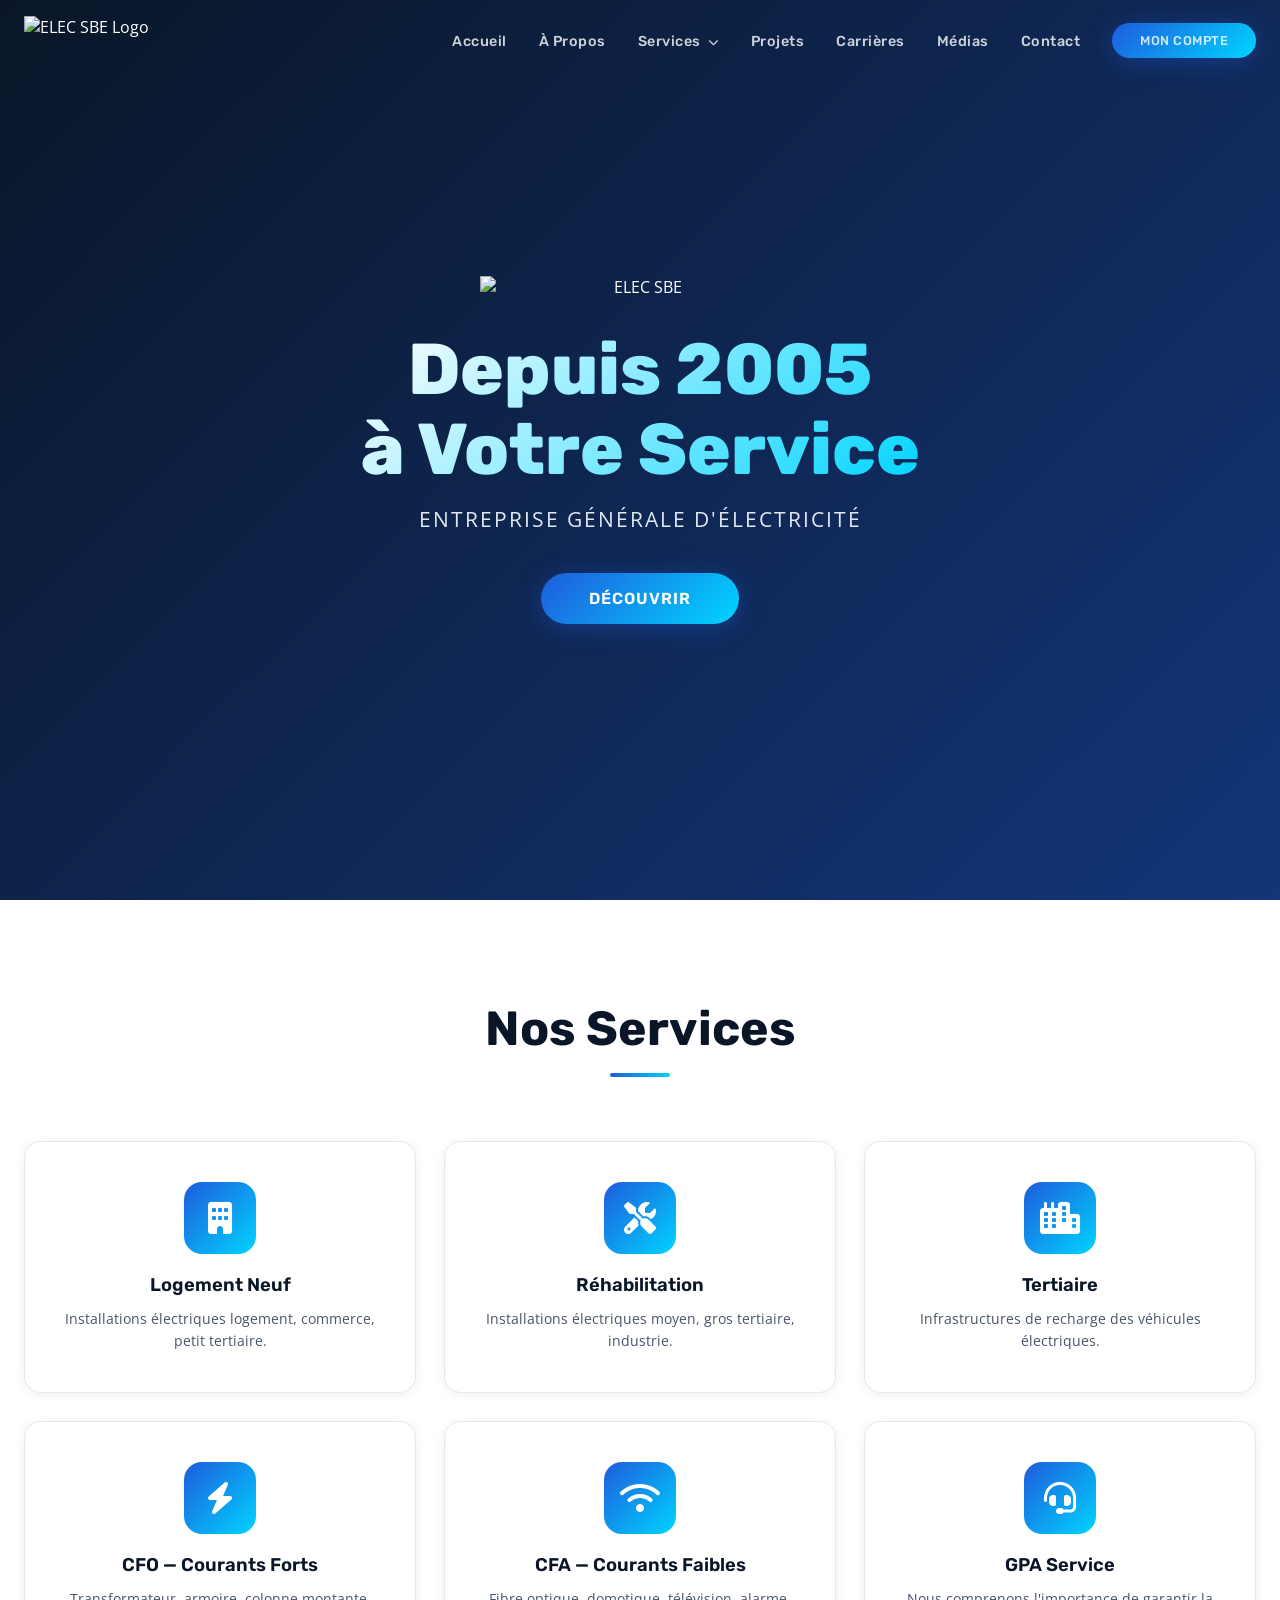
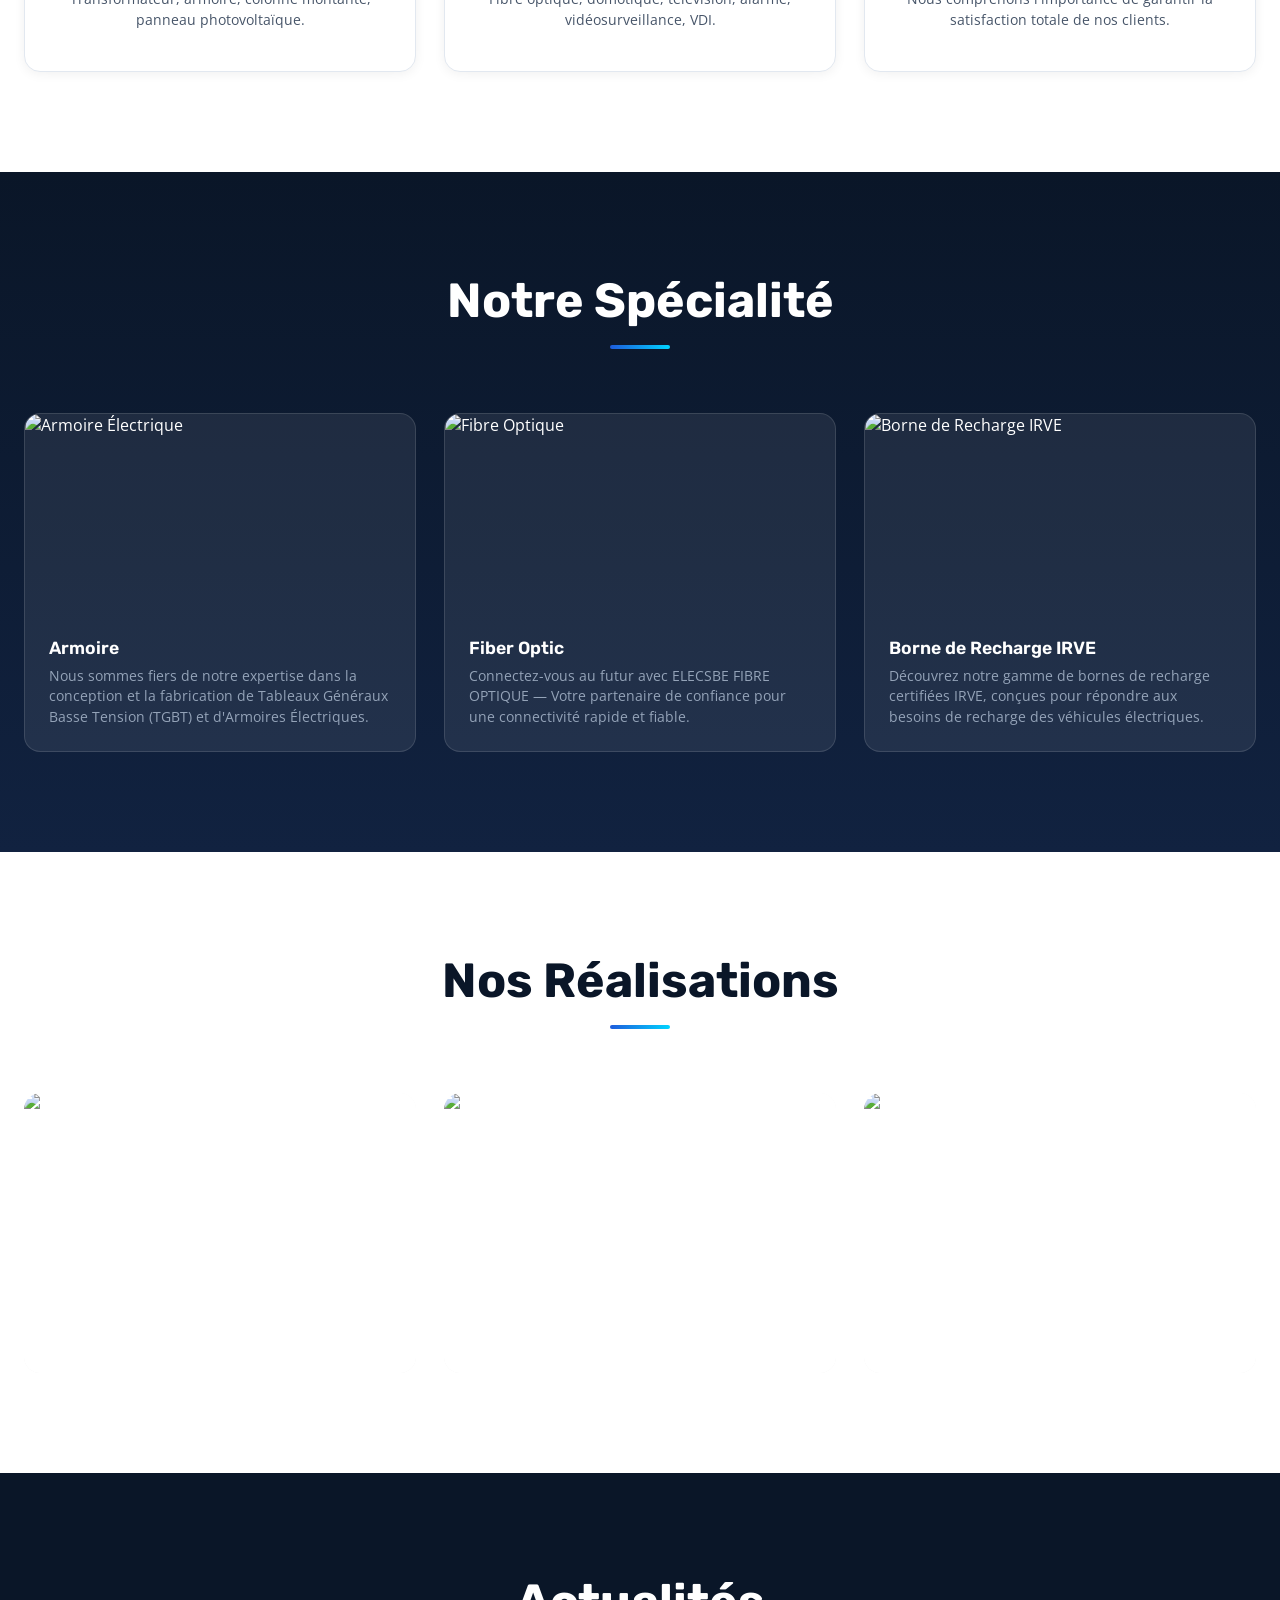
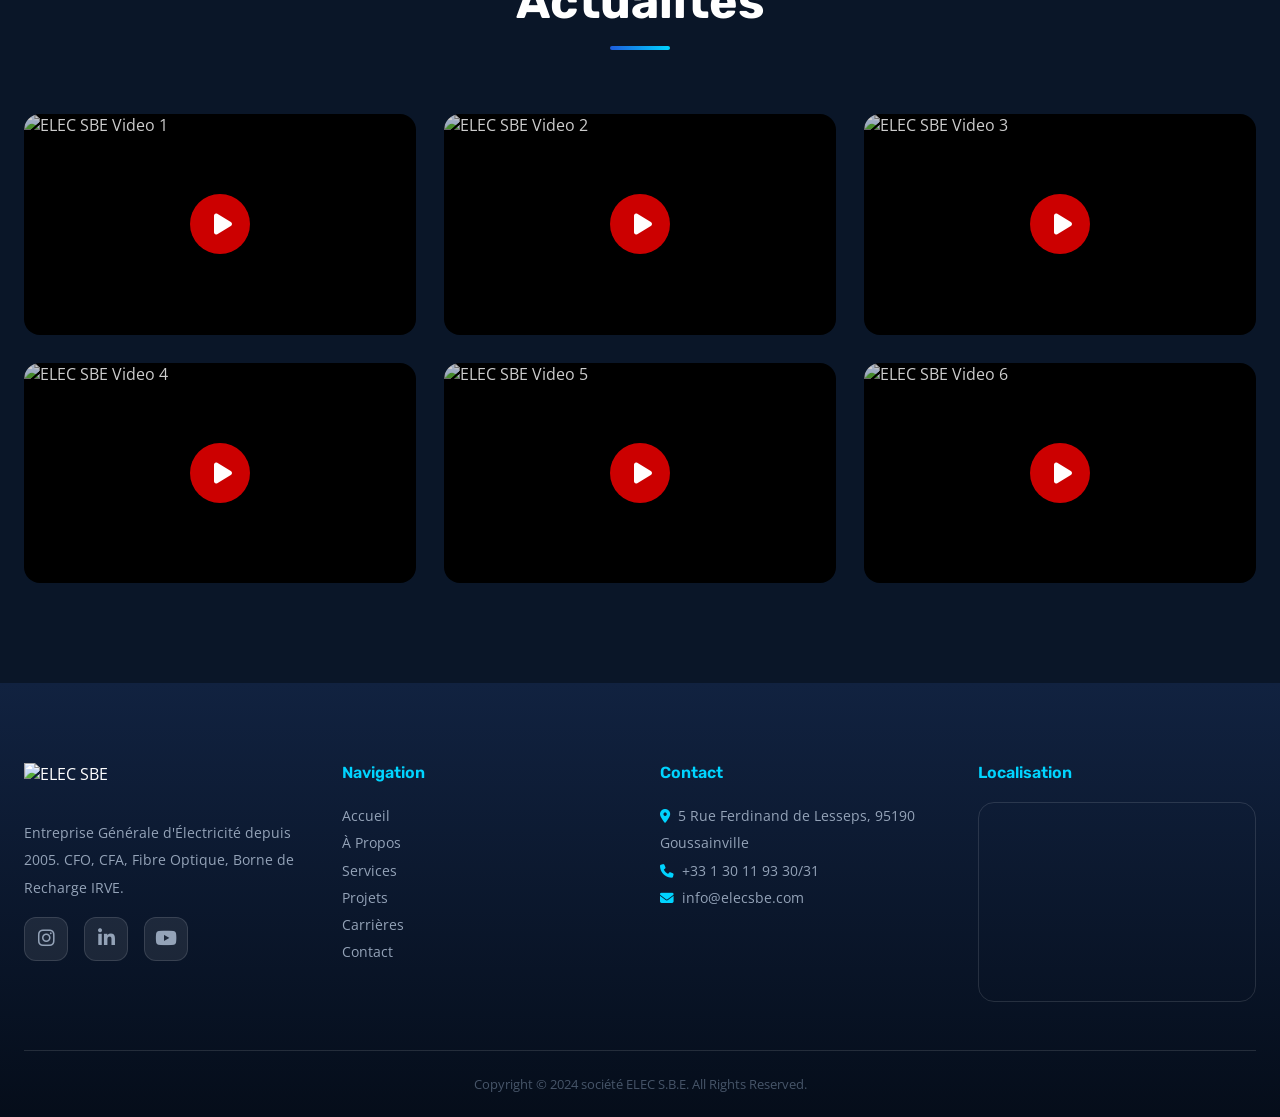
==== index.html @ b2af8d96 "Initial commit for ELEC SBE redesign" ====
<!DOCTYPE html>
<html lang="fr">
<head>
  <meta charset="UTF-8">
  <meta name="viewport" content="width=device-width, initial-scale=1.0, viewport-fit=cover">
  <title>ELEC SBE | Entreprise Générale d'Électricité</title>
  <meta name="description" content="ELEC SBE - Entreprise Générale d'Électricité depuis 2005. CFO, CFA, Fibre Optique, Borne de Recharge IRVE à Goussainville.">
  <link rel="stylesheet" href="style.css">
  <link rel="stylesheet" href="https://cdnjs.cloudflare.com/ajax/libs/font-awesome/6.5.1/css/all.min.css">
</head>
<body>

<!-- ===== NAVBAR ===== -->
<nav class="navbar">
  <div class="container">
    <a href="#" class="logo">
      <img src="https://www.elecsbe.com/FR/img/elec_LogoTopLeft_white.png" alt="ELEC SBE Logo">
    </a>
    <ul class="nav-links">
      <li><a href="index.html">Accueil</a></li>
      <li><a href="about.html">À Propos</a></li>
      <li class="dropdown">
        <a href="#specialty">Services <i class="fas fa-chevron-down" style="font-size:0.65rem;margin-left:4px"></i></a>
        <div class="dropdown-content">
          <a href="#specialty">CFO — Courants Forts</a>
          <a href="#specialty">CFA — Courants Faibles</a>
          <a href="#specialty">GPA Service</a>
          <a href="#specialty">Borne de Recharge IRVE</a>
          <a href="#specialty">Panneau Photovoltaïque</a>
        </div>
      </li>
      <li><a href="#projects">Projets</a></li>
      <li><a href="career.html">Carrières</a></li>
      <li><a href="#videos">Médias</a></li>
      <li><a href="contact.html">Contact</a></li>
      <li><a href="https://www.elecsbe.com/FrontServer/Default.aspx" class="btn-primary" style="padding:10px 28px;font-size:0.8rem">Mon Compte</a></li>
    </ul>
    <div class="hamburger" aria-label="Menu">
      <span></span><span></span><span></span>
    </div>
  </div>
</nav>

<!-- ===== MOBILE SIDEBAR ===== -->
<div class="mobile-menu-overlay"></div>
<div class="mobile-sidebar">
  <button class="close-btn">&times;</button>
  <ul>
    <li><a href="index.html">Accueil</a></li>
    <li><a href="about.html">À Propos</a></li>
    <li><a href="#specialty">CFO — Courants Forts</a></li>
    <li><a href="#specialty">CFA — Courants Faibles</a></li>
    <li><a href="#specialty">GPA Service</a></li>
    <li><a href="#projects">Projets</a></li>
    <li><a href="#videos">Vidéos</a></li>
    <li><a href="contact.html">Contact</a></li>
    <li><a href="career.html">Ressources Humaines</a></li>
    <li><a href="https://www.elecsbe.com/FrontServer/Default.aspx">Mon Compte</a></li>
    <li><a href="https://webmail.emailsrvr.com">Email</a></li>
  </ul>
</div>

<!-- ===== HERO ===== -->
<section class="hero">
  <video class="hero-video" autoplay muted loop playsinline>
    <source src="https://www.elecsbe.com/FR/img/Index.mp4" type="video/mp4">
  </video>
  <div class="hero-overlay"></div>
  <div class="hero-content">
    <img src="https://www.elecsbe.com/FR/img/elec_white_back.png" alt="ELEC SBE" class="hero-logo">
    <h1>Depuis 2005<br>à Votre Service</h1>
    <p>Entreprise Générale d'Électricité</p>
    <a href="#services" class="btn-primary">Découvrir</a>
  </div>
</section>

<!-- ===== SERVICES ===== -->
<section class="services-section" id="services">
  <div class="container">
    <div class="section-title light animate-on-scroll">
      <h2>Nos Services</h2>
      <div class="accent-line"></div>
    </div>
    <div class="services-grid">
      <div class="service-card animate-on-scroll">
        <div class="icon"><i class="fas fa-building"></i></div>
        <h3>Logement Neuf</h3>
        <p>Installations électriques logement, commerce, petit tertiaire.</p>
      </div>
      <div class="service-card animate-on-scroll">
        <div class="icon"><i class="fas fa-tools"></i></div>
        <h3>Réhabilitation</h3>
        <p>Installations électriques moyen, gros tertiaire, industrie.</p>
      </div>
      <div class="service-card animate-on-scroll">
        <div class="icon"><i class="fas fa-city"></i></div>
        <h3>Tertiaire</h3>
        <p>Infrastructures de recharge des véhicules électriques.</p>
      </div>
      <div class="service-card animate-on-scroll">
        <div class="icon"><i class="fas fa-bolt"></i></div>
        <h3>CFO — Courants Forts</h3>
        <p>Transformateur, armoire, colonne montante, panneau photovoltaïque.</p>
      </div>
      <div class="service-card animate-on-scroll">
        <div class="icon"><i class="fas fa-wifi"></i></div>
        <h3>CFA — Courants Faibles</h3>
        <p>Fibre optique, domotique, télévision, alarme, vidéosurveillance, VDI.</p>
      </div>
      <div class="service-card animate-on-scroll">
        <div class="icon"><i class="fas fa-headset"></i></div>
        <h3>GPA Service</h3>
        <p>Nous comprenons l'importance de garantir la satisfaction totale de nos clients.</p>
      </div>
    </div>
  </div>
</section>

<!-- ===== SPECIALTY ===== -->
<section class="specialty-section" id="specialty">
  <div class="container">
    <div class="section-title animate-on-scroll">
      <h2>Notre Spécialité</h2>
      <div class="accent-line"></div>
    </div>
    <div class="specialty-grid">
      <div class="specialty-card animate-on-scroll">
        <div class="card-img-wrapper">
          <img class="card-img" src="https://www.elecsbe.com/FR/img/Service/coffret-big.png" alt="Armoire Électrique">
        </div>
        <div class="card-body">
          <h3>Armoire</h3>
          <p>Nous sommes fiers de notre expertise dans la conception et la fabrication de Tableaux Généraux Basse Tension (TGBT) et d'Armoires Électriques.</p>
        </div>
      </div>
      <div class="specialty-card animate-on-scroll">
        <div class="card-img-wrapper">
          <img class="card-img" src="https://www.elecsbe.com/FR/img/Service/fibre-big.png" alt="Fibre Optique">
        </div>
        <div class="card-body">
          <h3>Fiber Optic</h3>
          <p>Connectez-vous au futur avec ELECSBE FIBRE OPTIQUE — Votre partenaire de confiance pour une connectivité rapide et fiable.</p>
        </div>
      </div>
      <div class="specialty-card animate-on-scroll">
        <div class="card-img-wrapper">
          <img class="card-img" src="https://www.elecsbe.com/FR/img/Service/BorneRecharge/IndexBorneRechargeLarge.jpg" alt="Borne de Recharge IRVE">
        </div>
        <div class="card-body">
          <h3>Borne de Recharge IRVE</h3>
          <p>Découvrez notre gamme de bornes de recharge certifiées IRVE, conçues pour répondre aux besoins de recharge des véhicules électriques.</p>
        </div>
      </div>
    </div>
  </div>
</section>

<!-- ===== PROJECTS ===== -->
<section class="projects-section" id="projects">
  <div class="container">
    <div class="section-title light animate-on-scroll">
      <h2>Nos Réalisations</h2>
      <div class="accent-line"></div>
    </div>
    <div class="projects-grid">
      <div class="project-card animate-on-scroll">
        <div class="card-img-wrapper">
          <img src="https://api.elecsbe.com/ChantierFolder/cachan-logements-header.jpg" alt="Projet Cachan">
        </div>
        <div class="overlay"><h3>Logement Neuf — Cachan</h3></div>
      </div>
      <div class="project-card animate-on-scroll">
        <div class="card-img-wrapper">
          <img src="https://api.elecsbe.com/ChantierFolder/coffim-jardin-programme-immobilier-line-bagnolet.jpg" alt="Projet Bagnolet">
        </div>
        <div class="overlay"><h3>Réhabilitation — Bagnolet</h3></div>
      </div>
      <div class="project-card animate-on-scroll">
        <div class="card-img-wrapper">
          <img src="https://api.elecsbe.com/ChantierFolder/OFF_REF_PROD74060_DESCRO1.webp" alt="Projet Tertiaire">
        </div>
        <div class="overlay"><h3>Tertiaire — Île-de-France</h3></div>
      </div>
    </div>
  </div>
</section>

<!-- ===== YOUTUBE ===== -->
<section class="youtube-section" id="videos">
  <div class="container">
    <div class="section-title animate-on-scroll">
      <h2>Actualités</h2>
      <div class="accent-line"></div>
    </div>
    <style>
      .youtube-thumbnail-link {
        display: block;
        position: relative;
        text-decoration: none;
        overflow: hidden;
        border-radius: 10px;
        aspect-ratio: 16 / 9;
        background: #000;
      }
      .youtube-thumbnail-link img {
        width: 100%;
        height: 100%;
        object-fit: cover;
        opacity: 0.8;
        transition: opacity 0.3s ease, transform 0.3s ease;
      }
      .youtube-thumbnail-link:hover img {
        opacity: 1;
        transform: scale(1.05);
      }
      .youtube-play-btn {
        position: absolute;
        top: 50%;
        left: 50%;
        transform: translate(-50%, -50%);
        width: 60px;
        height: 60px;
        background-color: rgba(255, 0, 0, 0.8);
        border-radius: 50%;
        display: flex;
        justify-content: center;
        align-items: center;
        color: white;
        font-size: 24px;
        padding-left: 5px; /* Offset to center triangle */
        box-shadow: 0 4px 15px rgba(0,0,0,0.3);
        transition: background-color 0.3s ease, transform 0.3s ease;
      }
      .youtube-thumbnail-link:hover .youtube-play-btn {
        background-color: #ff0000;
        transform: translate(-50%, -50%) scale(1.1);
      }
    </style>
    <div class="youtube-grid">
      <div class="youtube-card animate-on-scroll">
        <a href="https://www.youtube.com/watch?v=3UNKNJdHElk" target="_blank" class="youtube-thumbnail-link">
          <img src="https://img.youtube.com/vi/3UNKNJdHElk/hqdefault.jpg" alt="ELEC SBE Video 1">
          <div class="youtube-play-btn"><i class="fas fa-play"></i></div>
        </a>
      </div>
      <div class="youtube-card animate-on-scroll">
        <a href="https://www.youtube.com/watch?v=Qcxiq9PizpA" target="_blank" class="youtube-thumbnail-link">
          <img src="https://img.youtube.com/vi/Qcxiq9PizpA/hqdefault.jpg" alt="ELEC SBE Video 2">
          <div class="youtube-play-btn"><i class="fas fa-play"></i></div>
        </a>
      </div>
      <div class="youtube-card animate-on-scroll">
        <a href="https://www.youtube.com/watch?v=O5lg7hY0JGE" target="_blank" class="youtube-thumbnail-link">
          <img src="https://img.youtube.com/vi/O5lg7hY0JGE/hqdefault.jpg" alt="ELEC SBE Video 3">
          <div class="youtube-play-btn"><i class="fas fa-play"></i></div>
        </a>
      </div>
      <div class="youtube-card animate-on-scroll">
        <a href="https://www.youtube.com/watch?v=0MLxHwRRIpQ" target="_blank" class="youtube-thumbnail-link">
          <img src="https://img.youtube.com/vi/0MLxHwRRIpQ/hqdefault.jpg" alt="ELEC SBE Video 4">
          <div class="youtube-play-btn"><i class="fas fa-play"></i></div>
        </a>
      </div>
      <div class="youtube-card animate-on-scroll">
        <a href="https://www.youtube.com/watch?v=rUqIIyzNaNo" target="_blank" class="youtube-thumbnail-link">
          <img src="https://img.youtube.com/vi/rUqIIyzNaNo/hqdefault.jpg" alt="ELEC SBE Video 5">
          <div class="youtube-play-btn"><i class="fas fa-play"></i></div>
        </a>
      </div>
      <div class="youtube-card animate-on-scroll">
        <a href="https://www.youtube.com/watch?v=qGOxJxrr9es" target="_blank" class="youtube-thumbnail-link">
          <img src="https://img.youtube.com/vi/qGOxJxrr9es/hqdefault.jpg" alt="ELEC SBE Video 6">
          <div class="youtube-play-btn"><i class="fas fa-play"></i></div>
        </a>
      </div>
    </div>
  </div>
</section>

<!-- ===== FOOTER ===== -->
<footer class="footer" id="contact">
  <div class="container">
    <div class="footer-grid">
      <div class="footer-col">
        <img src="https://www.elecsbe.com/FR/img/elec_LogoTopLeft_white.png" alt="ELEC SBE" style="height:40px;margin-bottom:16px">
        <p>Entreprise Générale d'Électricité depuis 2005. CFO, CFA, Fibre Optique, Borne de Recharge IRVE.</p>
        <div class="footer-social">
          <a href="https://www.instagram.com/elec_sbe/?hl=en" target="_blank"><i class="fab fa-instagram"></i></a>
          <a href="https://fr.linkedin.com/company/elec-sbe" target="_blank"><i class="fab fa-linkedin-in"></i></a>
          <a href="https://www.youtube.com/@ELECSBE-Media" target="_blank"><i class="fab fa-youtube"></i></a>
        </div>
      </div>
      <div class="footer-col">
        <h4>Navigation</h4>
        <a href="index.html">Accueil</a>
        <a href="about.html">À Propos</a>
        <a href="#specialty">Services</a>
        <a href="#projects">Projets</a>
        <a href="career.html">Carrières</a>
        <a href="contact.html">Contact</a>
      </div>
      <div class="footer-col">
        <h4>Contact</h4>
        <p><i class="fas fa-map-marker-alt" style="margin-right:8px;color:var(--electric)"></i>5 Rue Ferdinand de Lesseps, 95190 Goussainville</p>
        <p><i class="fas fa-phone" style="margin-right:8px;color:var(--electric)"></i>+33 1 30 11 93 30/31</p>
        <p><i class="fas fa-envelope" style="margin-right:8px;color:var(--electric)"></i>info@elecsbe.com</p>
      </div>
      <div class="footer-col">
        <h4>Localisation</h4>
        <div class="map-container">
          <iframe src="https://www.google.com/maps/embed?pb=!1m18!1m12!1m3!1d2616.6!2d2.4714!3d49.0289!2m3!1f0!2f0!3f0!3m2!1i1024!2i768!4f13.1!3m3!1m2!1s0x47e63e5a5f5b5b5b%3A0x5b5b5b5b5b5b5b5b!2s5%20Rue%20Ferdinand%20de%20Lesseps%2C%2095190%20Goussainville!5e0!3m2!1sfr!2sfr!4v1" allowfullscreen loading="lazy"></iframe>
        </div>
      </div>
    </div>
    <div class="footer-bottom">
      <p>Copyright &copy; 2024 société ELEC S.B.E. All Rights Reserved.</p>
    </div>
  </div>
</footer>

<!-- ===== MOBILE BOTTOM NAV ===== -->
<nav class="mobile-bottom-nav">
  <ul>
    <li><a href="#" class="active"><span class="nav-icon"><i class="fas fa-home"></i></span>Accueil</a></li>
    <li><a href="#services"><span class="nav-icon"><i class="fas fa-bolt"></i></span>Services</a></li>
    <li><a href="#projects"><span class="nav-icon"><i class="fas fa-building"></i></span>Projets</a></li>
    <li><a href="#videos"><span class="nav-icon"><i class="fas fa-play"></i></span>Médias</a></li>
    <li><a href="#contact"><span class="nav-icon"><i class="fas fa-phone"></i></span>Contact</a></li>
  </ul>
</nav>

<script src="main.js"></script>
</body>
</html>
---- style.css ----
@import url('https://fonts.googleapis.com/css2?family=Rubik:wght@400;500;600;700;800;900&family=Open+Sans:wght@300;400;600;700&display=swap');

:root {
  --navy: #0a1628;
  --navy-light: #112240;
  --blue: #1e5cdc;
  --blue-glow: #3b82f6;
  --electric: #00d4ff;
  --white: #ffffff;
  --gray-100: #f1f5f9;
  --gray-200: #e2e8f0;
  --gray-400: #94a3b8;
  --gray-600: #475569;
  --glass: rgba(255,255,255,0.08);
  --glass-border: rgba(255,255,255,0.12);
  --glass-strong: rgba(10,22,40,0.85);
  --shadow: 0 8px 32px rgba(0,0,0,0.3);
  --shadow-card: 0 4px 24px rgba(30,92,220,0.15);
  --radius: 16px;
  --radius-sm: 10px;
  --transition: all 0.4s cubic-bezier(0.25, 0.46, 0.45, 0.94);
}

*, *::before, *::after { margin:0; padding:0; box-sizing:border-box; }

html { scroll-behavior: smooth; font-size: 16px; }

body {
  font-family: 'Open Sans', sans-serif;
  background: var(--navy);
  color: var(--white);
  overflow-x: hidden;
  -webkit-font-smoothing: antialiased;
}

h1,h2,h3,h4,h5,h6 { font-family: 'Rubik', sans-serif; }

a { text-decoration: none; color: inherit; transition: var(--transition); }
img { max-width: 100%; display: block; }

.container { max-width: 1280px; margin: 0 auto; padding: 0 24px; }

/* ============ DESKTOP NAVBAR ============ */
.navbar {
  position: fixed; top: 0; left: 0; width: 100%; z-index: 1000;
  padding: 16px 0;
  background: transparent;
  transition: var(--transition);
}
.navbar.scrolled {
  background: var(--glass-strong);
  backdrop-filter: blur(20px); -webkit-backdrop-filter: blur(20px);
  border-bottom: 1px solid var(--glass-border);
  padding: 10px 0;
}
.navbar .container {
  display: flex; align-items: center; justify-content: space-between;
}
.navbar .logo img { height: 48px; }
.nav-links { display: flex; gap: 32px; align-items: center; list-style: none; }
.nav-links a {
  font-family: 'Rubik', sans-serif; font-size: 0.9rem; font-weight: 500;
  color: rgba(255,255,255,0.8); letter-spacing: 0.5px; position: relative;
}
.nav-links a::after {
  content: ''; position: absolute; bottom: -4px; left: 0; width: 0;
  height: 2px; background: var(--electric); transition: var(--transition);
}
.nav-links a:hover { color: var(--white); }
.nav-links a:hover::after { width: 100%; }

/* dropdown */
.dropdown { position: relative; }
.dropdown-content {
  position: absolute; top: 100%; left: -10px; min-width: 220px;
  background: var(--glass-strong); backdrop-filter: blur(20px);
  border: 1px solid var(--glass-border); border-radius: var(--radius-sm);
  padding: 12px 0; opacity: 0; visibility: hidden;
  transform: translateY(10px); transition: var(--transition);
}
.dropdown:hover .dropdown-content { opacity:1; visibility:visible; transform:translateY(4px); }
.dropdown-content a {
  display: block; padding: 10px 20px; font-size: 0.85rem;
}
.dropdown-content a:hover { background: var(--glass); color: var(--electric); }
.dropdown-content a::after { display: none; }

.hamburger { display: none; cursor: pointer; flex-direction: column; gap: 5px; }
.hamburger span { width: 28px; height: 2px; background: var(--white); transition: var(--transition); border-radius:2px; }

/* ============ HERO ============ */
.hero {
  position: relative; width: 100%; min-height: 100vh; display: flex;
  align-items: center; justify-content: center; overflow: hidden;
}
.hero-video {
  position: absolute; top:50%; left:50%; min-width:100%; min-height:100%;
  transform: translate(-50%,-50%); object-fit: cover; z-index: 0;
}
.hero-overlay {
  position: absolute; inset: 0; z-index: 1;
  background: linear-gradient(135deg, rgba(10,22,40,0.88) 0%, rgba(30,92,220,0.45) 100%);
}
.hero-content {
  position: relative; z-index: 2; text-align: center; padding: 0 24px;
  animation: fadeInUp 1.2s ease-out;
}
.hero-logo { width: 320px; max-width: 80vw; margin: 0 auto 32px; }
.hero h1 {
  font-size: clamp(2.5rem, 6vw, 4.5rem); font-weight: 800;
  line-height: 1.1; margin-bottom: 16px;
  background: linear-gradient(135deg, var(--white) 0%, var(--electric) 100%);
  -webkit-background-clip: text; -webkit-text-fill-color: transparent;
  background-clip: text;
}
.hero p {
  font-size: clamp(1rem, 2vw, 1.3rem); color: var(--gray-200);
  margin-bottom: 40px; letter-spacing: 2px; text-transform: uppercase;
}
.btn-primary {
  display: inline-block; padding: 16px 48px; font-family: 'Rubik', sans-serif;
  font-size: 1rem; font-weight: 600; color: var(--white);
  background: linear-gradient(135deg, var(--blue) 0%, var(--electric) 100%);
  border: none; border-radius: 50px; cursor: pointer;
  box-shadow: 0 4px 24px rgba(30,92,220,0.4);
  transition: var(--transition); text-transform: uppercase; letter-spacing: 1px;
}
.btn-primary:hover {
  transform: translateY(-3px); box-shadow: 0 8px 32px rgba(0,212,255,0.4);
}

/* ============ SECTIONS ============ */
section { padding: 100px 0; position: relative; }
.section-title {
  text-align: center; margin-bottom: 64px;
}
.section-title h2 {
  font-size: clamp(2rem, 4vw, 3rem); font-weight: 700; margin-bottom: 16px;
}
.section-title.dark h2 { color: var(--white); }
.section-title.light h2 { color: var(--navy); }
.section-title .accent-line {
  width: 60px; height: 4px; background: linear-gradient(90deg, var(--blue), var(--electric));
  margin: 0 auto; border-radius: 2px;
}

/* services */
.services-section { background: var(--white); }
.services-grid {
  display: grid; grid-template-columns: repeat(3, 1fr); gap: 28px;
}
.service-card {
  background: var(--white); border: 1px solid var(--gray-200);
  border-radius: var(--radius); padding: 40px 28px; text-align: center;
  transition: var(--transition); position: relative; overflow: hidden;
  box-shadow: 0 2px 12px rgba(0,0,0,0.06);
}
.service-card::before {
  content: ''; position: absolute; top: 0; left: 0; width: 100%; height: 3px;
  background: linear-gradient(90deg, var(--blue), var(--electric));
  transform: scaleX(0); transition: var(--transition); transform-origin: left;
}
.service-card:hover { transform: translateY(-8px); background: var(--white);
  box-shadow: 0 8px 32px rgba(30,92,220,0.18); }
.service-card:hover::before { transform: scaleX(1); }
.service-card .icon {
  width: 72px; height: 72px; margin: 0 auto 20px;
  background: linear-gradient(135deg, var(--blue), var(--electric));
  border-radius: 18px; display: flex; align-items: center; justify-content: center;
  font-size: 2rem; color: var(--white);
}
.service-card .icon img { width: 48px; height: 48px; object-fit: contain; }
.service-card h3 { font-size: 1.15rem; font-weight: 600; margin-bottom: 12px; color: var(--navy); }
.service-card p { font-size: 0.85rem; color: var(--gray-600); line-height: 1.6; }

/* specialty cards with images */
.specialty-section { background: linear-gradient(180deg, var(--navy) 0%, var(--navy-light) 100%); }
.specialty-grid {
  display: grid; grid-template-columns: repeat(3, 1fr); gap: 28px;
}
.specialty-card {
  border-radius: var(--radius); overflow: hidden;
  background: var(--glass); border: 1px solid var(--glass-border);
  transition: var(--transition); cursor: pointer;
}
.specialty-card:hover { transform: translateY(-6px) scale(1.02); box-shadow: var(--shadow); }
.specialty-card .card-img {
  width: 100%; height: 200px; object-fit: cover;
  transition: var(--transition);
}
.specialty-card:hover .card-img { transform: scale(1.08); }
.specialty-card .card-img-wrapper { overflow: hidden; }
.specialty-card .card-body { padding: 24px; }
.specialty-card h3 { font-size: 1.1rem; font-weight: 600; margin-bottom: 8px; }
.specialty-card p { font-size: 0.85rem; color: var(--gray-400); line-height: 1.5; }

/* projects */
.projects-section { background: var(--white); }
.projects-grid {
  display: grid; grid-template-columns: repeat(3, 1fr); gap: 28px;
}
.project-card {
  border-radius: var(--radius); overflow: hidden; position: relative;
  cursor: pointer; transition: var(--transition);
}
.project-card:hover { transform: scale(1.03); box-shadow: var(--shadow); }
.project-card img {
  width: 100%; height: 280px; object-fit: cover;
  transition: var(--transition);
}
.project-card:hover img { transform: scale(1.1); }
.project-card .card-img-wrapper { overflow: hidden; border-radius: var(--radius); box-shadow: 0 4px 16px rgba(0,0,0,0.1); }
.project-card .overlay {
  position: absolute; inset: 0; background: linear-gradient(0deg, rgba(10,22,40,0.9) 0%, transparent 60%);
  display: flex; align-items: flex-end; padding: 24px; border-radius: var(--radius);
  opacity: 0; transition: var(--transition);
}
.project-card:hover .overlay { opacity: 1; }
.project-card .overlay h3 { font-size: 1rem; }

/* youtube section */
.youtube-section { background: var(--navy); }
.youtube-grid { display: grid; grid-template-columns: repeat(3, 1fr); gap: 28px; }
.youtube-card {
  border-radius: var(--radius); overflow: hidden; position: relative;
  aspect-ratio: 16/9;
}
.youtube-card iframe {
  width: 100%; height: 100%; border: none; border-radius: var(--radius);
}

/* ============ FOOTER ============ */
.footer {
  background: linear-gradient(180deg, var(--navy-light) 0%, #050d1a 100%);
  padding: 80px 0 24px;
}
.footer-grid {
  display: grid; grid-template-columns: repeat(4, 1fr); gap: 40px;
  margin-bottom: 48px;
}
.footer-col h4 {
  font-size: 1rem; font-weight: 600; margin-bottom: 20px;
  color: var(--electric);
}
.footer-col p, .footer-col a {
  font-size: 0.85rem; color: var(--gray-400); line-height: 2;
  display: block;
}
.footer-col a:hover { color: var(--electric); }
.footer-social { display: flex; gap: 16px; margin-top: 16px; }
.footer-social a {
  width: 44px; height: 44px; border-radius: 12px;
  background: var(--glass); border: 1px solid var(--glass-border);
  display: flex; align-items: center; justify-content: center;
  font-size: 1.2rem; transition: var(--transition);
}
.footer-social a:hover {
  background: var(--blue); border-color: var(--blue); transform: translateY(-3px);
}
.footer-bottom {
  border-top: 1px solid var(--glass-border); padding-top: 24px;
  text-align: center; font-size: 0.8rem; color: var(--gray-600);
}
.footer .map-container {
  border-radius: var(--radius); overflow: hidden; border: 1px solid var(--glass-border);
  height: 200px;
}
.footer .map-container iframe { width: 100%; height: 100%; border: 0; filter: grayscale(0.5) brightness(0.7); }

/* ============ MOBILE BOTTOM NAV ============ */
.mobile-bottom-nav {
  display: none; position: fixed; bottom: 0; left: 0; width: 100%; z-index: 1000;
  background: var(--glass-strong); backdrop-filter: blur(20px);
  border-top: 1px solid var(--glass-border);
  padding: 8px 0 calc(8px + env(safe-area-inset-bottom));
}
.mobile-bottom-nav ul {
  display: flex; justify-content: space-around; list-style: none; padding: 0 8px;
}
.mobile-bottom-nav li a {
  display: flex; flex-direction: column; align-items: center;
  font-size: 0.65rem; color: var(--gray-400); gap: 4px; padding: 6px 12px;
  border-radius: 12px; transition: var(--transition);
}
.mobile-bottom-nav li a.active,
.mobile-bottom-nav li a:hover {
  color: var(--electric); background: rgba(0,212,255,0.1);
}
.mobile-bottom-nav li a .nav-icon { font-size: 1.3rem; }

/* ============ MOBILE SIDEBAR ============ */
.mobile-menu-overlay {
  position: fixed; inset: 0; background: rgba(0,0,0,0.6);
  z-index: 1100; opacity: 0; visibility: hidden; transition: var(--transition);
}
.mobile-menu-overlay.active { opacity: 1; visibility: visible; }
.mobile-sidebar {
  position: fixed; top: 0; right: -320px; width: 300px; height: 100%;
  background: var(--navy-light); z-index: 1200; padding: 80px 32px 32px;
  transition: var(--transition); overflow-y: auto;
}
.mobile-sidebar.active { right: 0; }
.mobile-sidebar .close-btn {
  position: absolute; top: 24px; right: 24px; background: none;
  border: none; color: var(--white); font-size: 1.8rem; cursor: pointer;
}
.mobile-sidebar ul { list-style: none; }
.mobile-sidebar ul li { margin-bottom: 8px; }
.mobile-sidebar ul li a {
  display: block; padding: 14px 16px; border-radius: var(--radius-sm);
  font-family: 'Rubik', sans-serif; font-size: 1rem; font-weight: 500;
  transition: var(--transition);
}
.mobile-sidebar ul li a:hover { background: var(--glass); color: var(--electric); }

/* ============ ANIMATIONS ============ */
@keyframes fadeInUp {
  from { opacity: 0; transform: translateY(40px); }
  to { opacity: 1; transform: translateY(0); }
}
.animate-on-scroll { opacity: 0; transform: translateY(30px); transition: all 0.8s ease-out; }
.animate-on-scroll.visible { opacity: 1; transform: translateY(0); }

/* ============ RESPONSIVE ============ */
@media (max-width: 1024px) {
  .services-grid, .specialty-grid, .projects-grid, .youtube-grid { grid-template-columns: repeat(2, 1fr); }
  .footer-grid { grid-template-columns: repeat(2, 1fr); }
}

@media (max-width: 768px) {
  .nav-links { display: none; }
  .hamburger { display: flex; }
  .mobile-bottom-nav { display: block; }
  body { padding-bottom: 72px; }
  section { padding: 64px 0; }
  .hero h1 { font-size: 2.2rem; }
  .services-grid, .specialty-grid, .projects-grid { grid-template-columns: 1fr; }
  .youtube-grid { grid-template-columns: 1fr; }
  .footer-grid { grid-template-columns: 1fr; gap: 32px; }
  .hero-logo { width: 220px; }
}
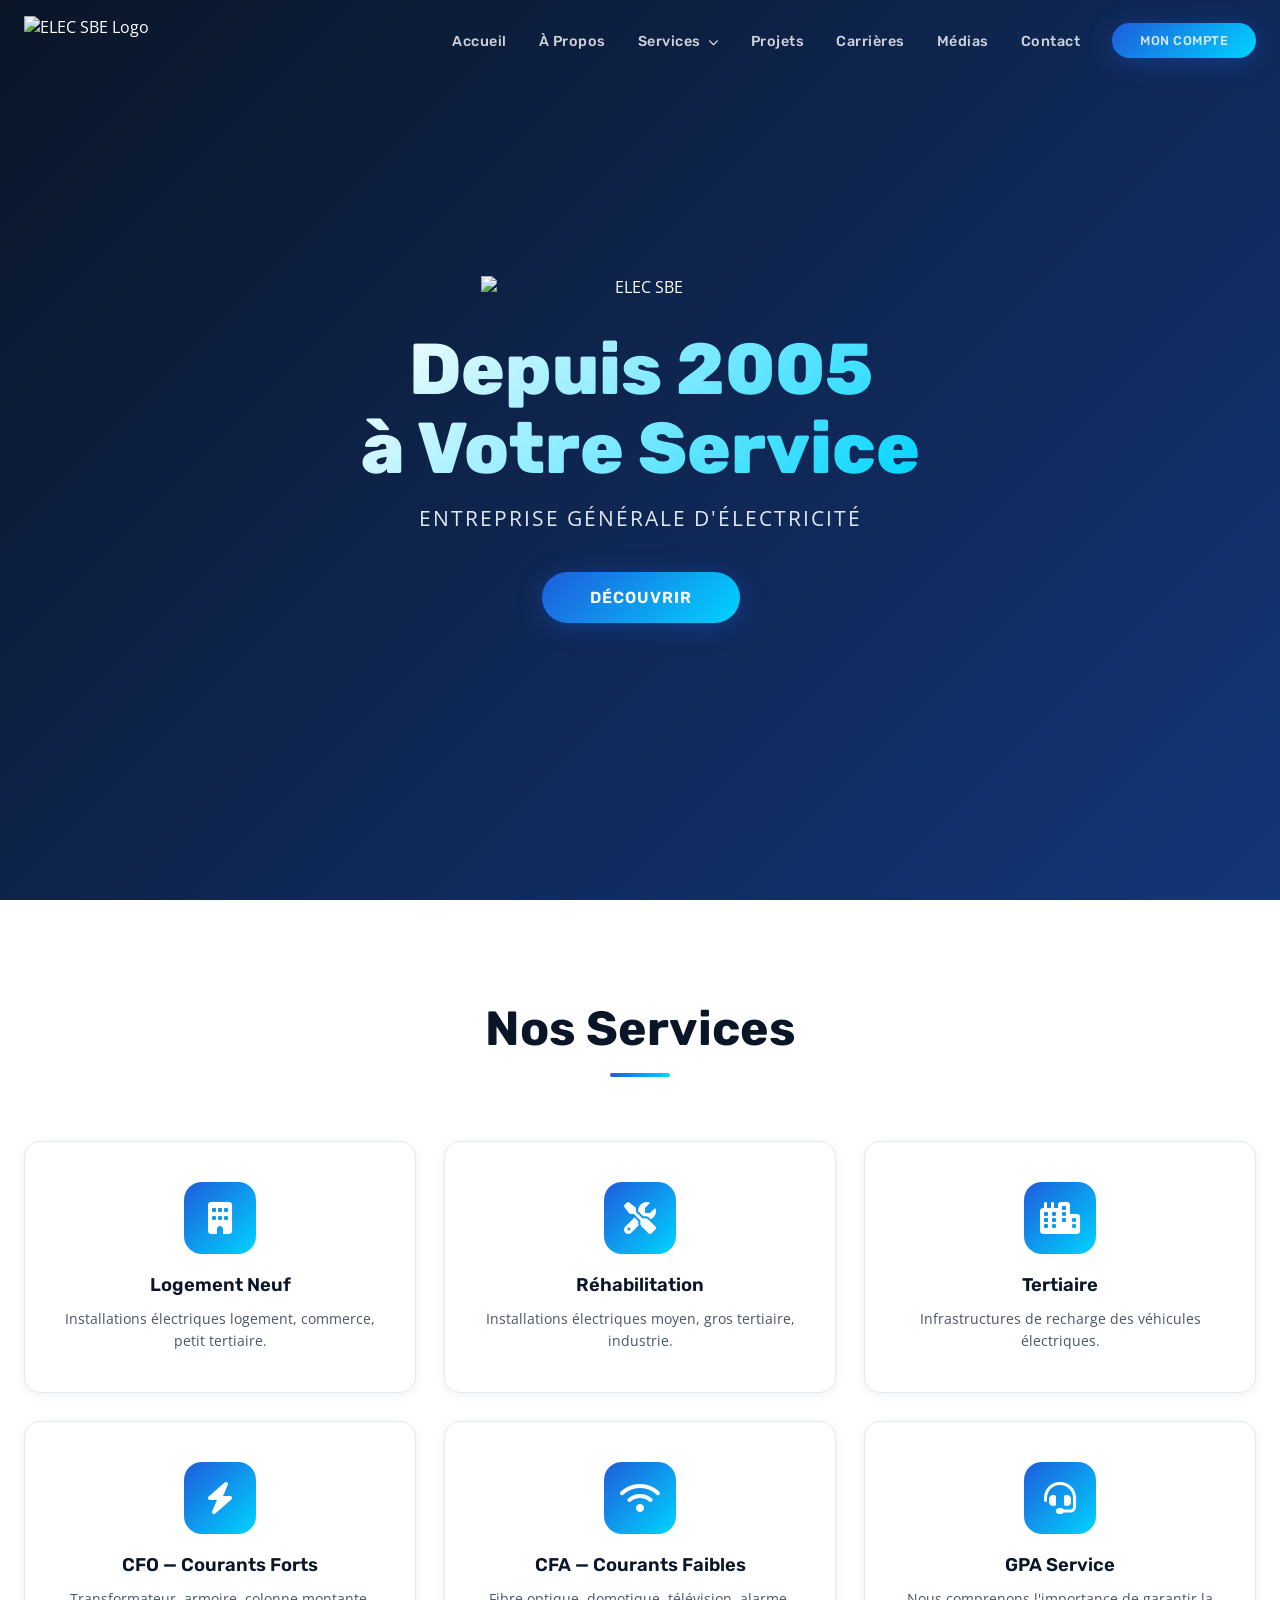
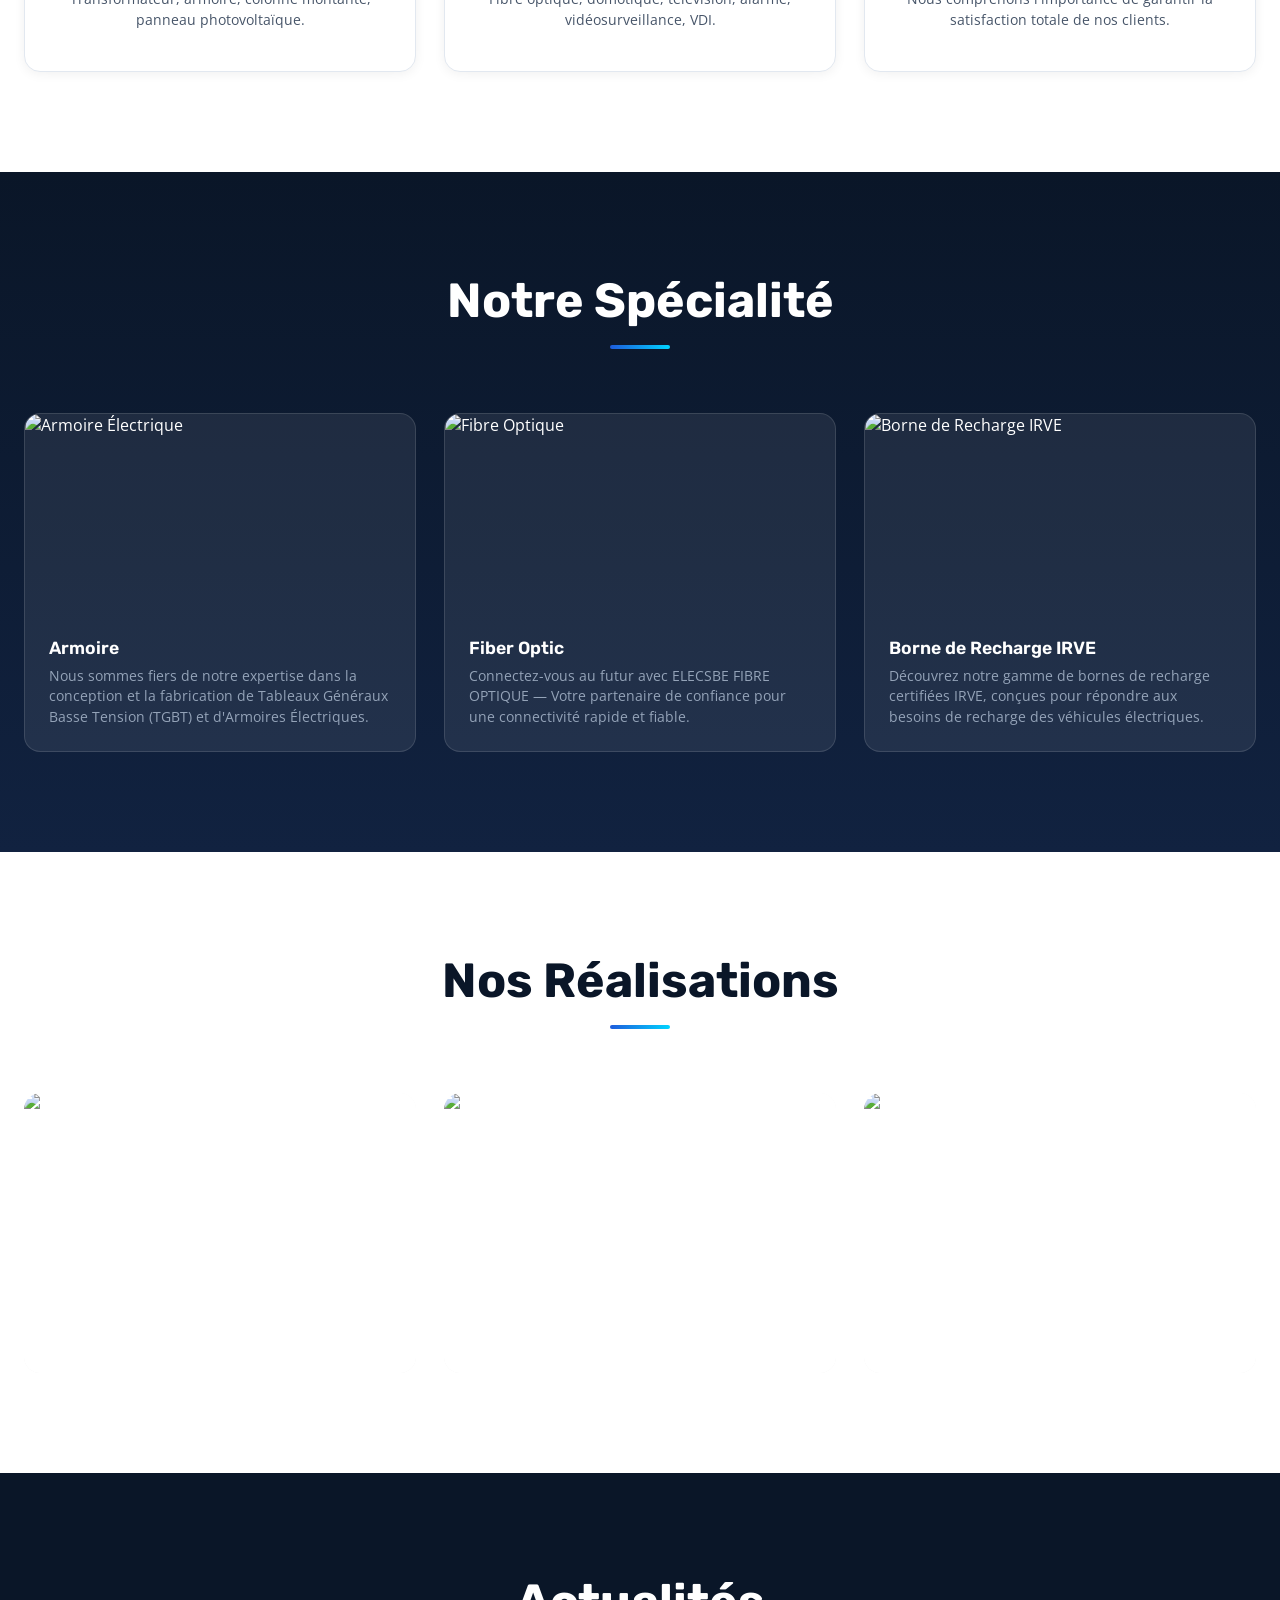
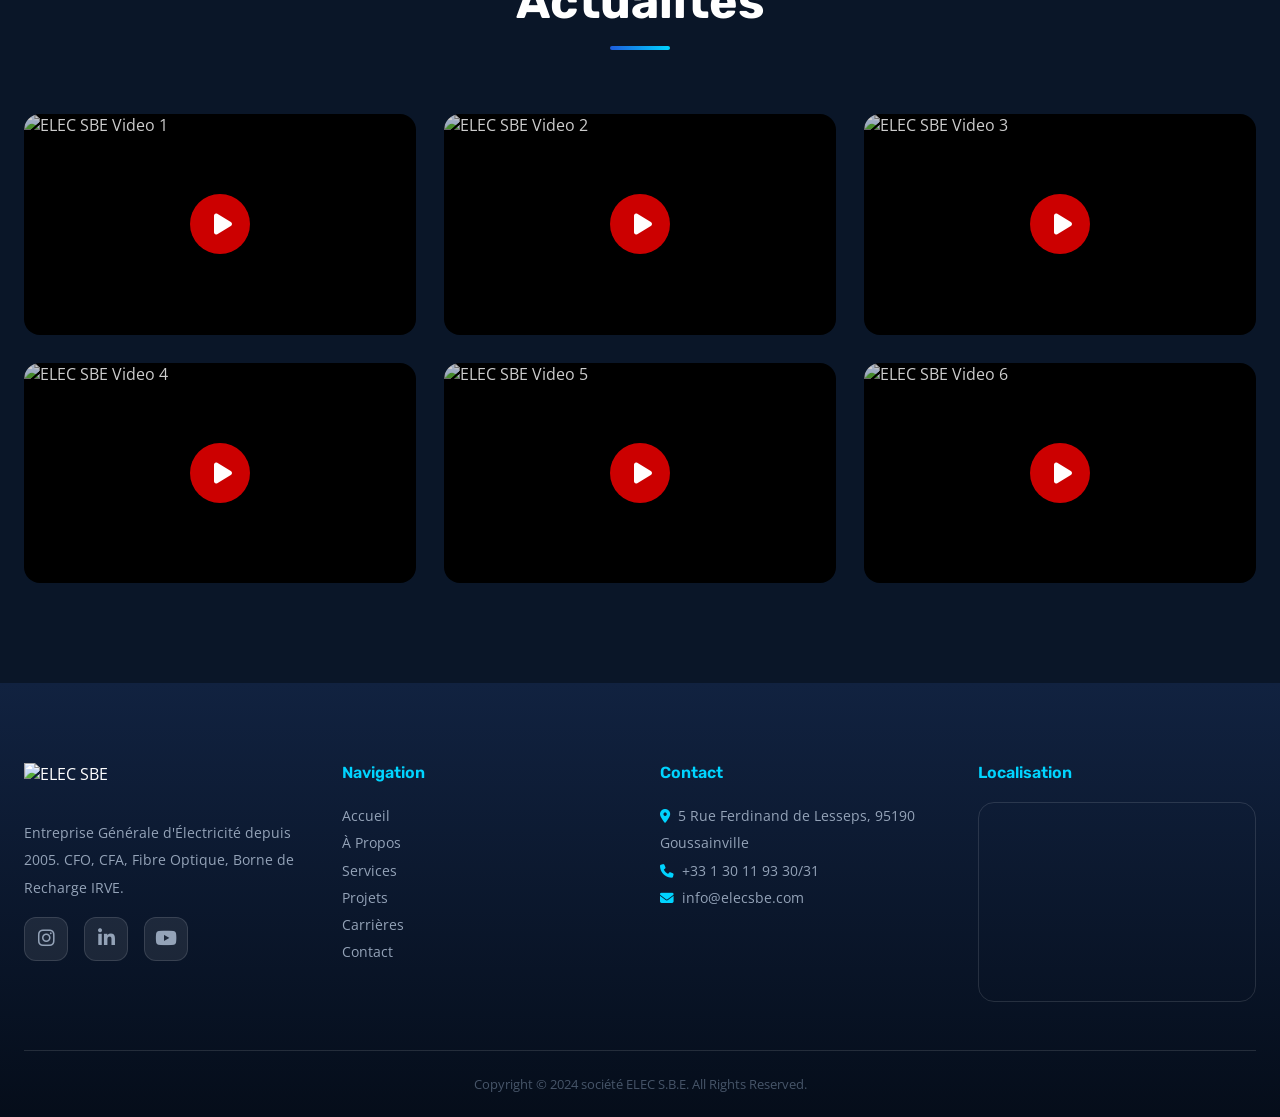
==== commit cc592014: "Optimize hero video by hosting locally for instant load" ====
--- a/index.html
+++ b/index.html
@@ -62,8 +62,8 @@
 
 <!-- ===== HERO ===== -->
 <section class="hero">
-  <video class="hero-video" autoplay muted loop playsinline>
-    <source src="https://www.elecsbe.com/FR/img/Index.mp4" type="video/mp4">
+  <video class="hero-video" autoplay muted loop playsinline preload="auto" style="background-color: var(--navy);">
+    <source src="img/Index.mp4" type="video/mp4">
   </video>
   <div class="hero-overlay"></div>
   <div class="hero-content">
--- a/style.css
+++ b/style.css
@@ -49,7 +49,7 @@
 }
 .navbar.scrolled {
   background: var(--glass-strong);
-  backdrop-filter: blur(20px); -webkit-backdrop-filter: blur(20px);
+  backdrop-filter: blur(8px); -webkit-backdrop-filter: blur(8px);
   border-bottom: 1px solid var(--glass-border);
   padding: 10px 0;
 }
@@ -73,7 +73,7 @@
 .dropdown { position: relative; }
 .dropdown-content {
   position: absolute; top: 100%; left: -10px; min-width: 220px;
-  background: var(--glass-strong); backdrop-filter: blur(20px);
+  background: var(--glass-strong); backdrop-filter: blur(8px);
   border: 1px solid var(--glass-border); border-radius: var(--radius-sm);
   padding: 12px 0; opacity: 0; visibility: hidden;
   transform: translateY(10px); transition: var(--transition);
@@ -104,6 +104,7 @@
 .hero-content {
   position: relative; z-index: 2; text-align: center; padding: 0 24px;
   animation: fadeInUp 1.2s ease-out;
+  will-change: transform, opacity;
 }
 .hero-logo { width: 320px; max-width: 80vw; margin: 0 auto 32px; }
 .hero h1 {
@@ -270,7 +271,7 @@
 /* ============ MOBILE BOTTOM NAV ============ */
 .mobile-bottom-nav {
   display: none; position: fixed; bottom: 0; left: 0; width: 100%; z-index: 1000;
-  background: var(--glass-strong); backdrop-filter: blur(20px);
+  background: var(--glass-strong); backdrop-filter: blur(8px);
   border-top: 1px solid var(--glass-border);
   padding: 8px 0 calc(8px + env(safe-area-inset-bottom));
 }
